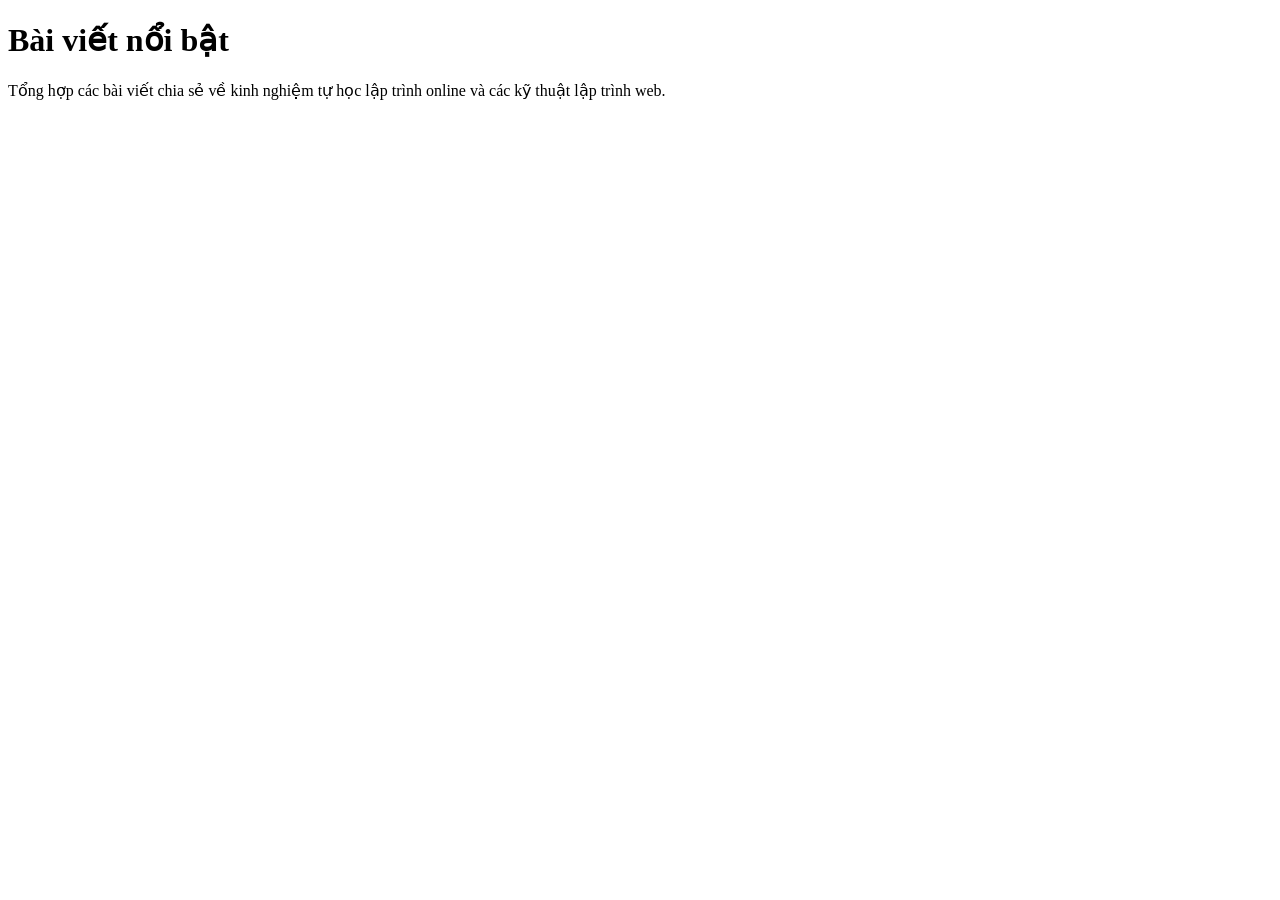
==== Bai1/blog.html @ 34e6defe "Trang navi" ====
<!doctype html>
<html lang="en">
  <head>
    <meta charset="UTF-8" />
    <meta name="viewport" content="width=device-width, initial-scale=1.0" />
    <title>Buổi 4 - Hoàng đẹp trai</title>
    <link rel="icon" type="image/png" href="../favicon.png" />
    <link rel="stylesheet" href="reset.css" />
    <link rel="stylesheet" href="" />
  </head>
  <body>
    <main class="blog-container">
      <header class="blog-header"><h1 class="blog-title">Bài viết nổi bật</h1>
      <p class="blog-desc">Tổng hợp các bài viết chia sẻ về kinh nghiệm tự học lập trình online và các kỹ thuật lập trình web.</p></header>
    </main>
  </body>
</html>
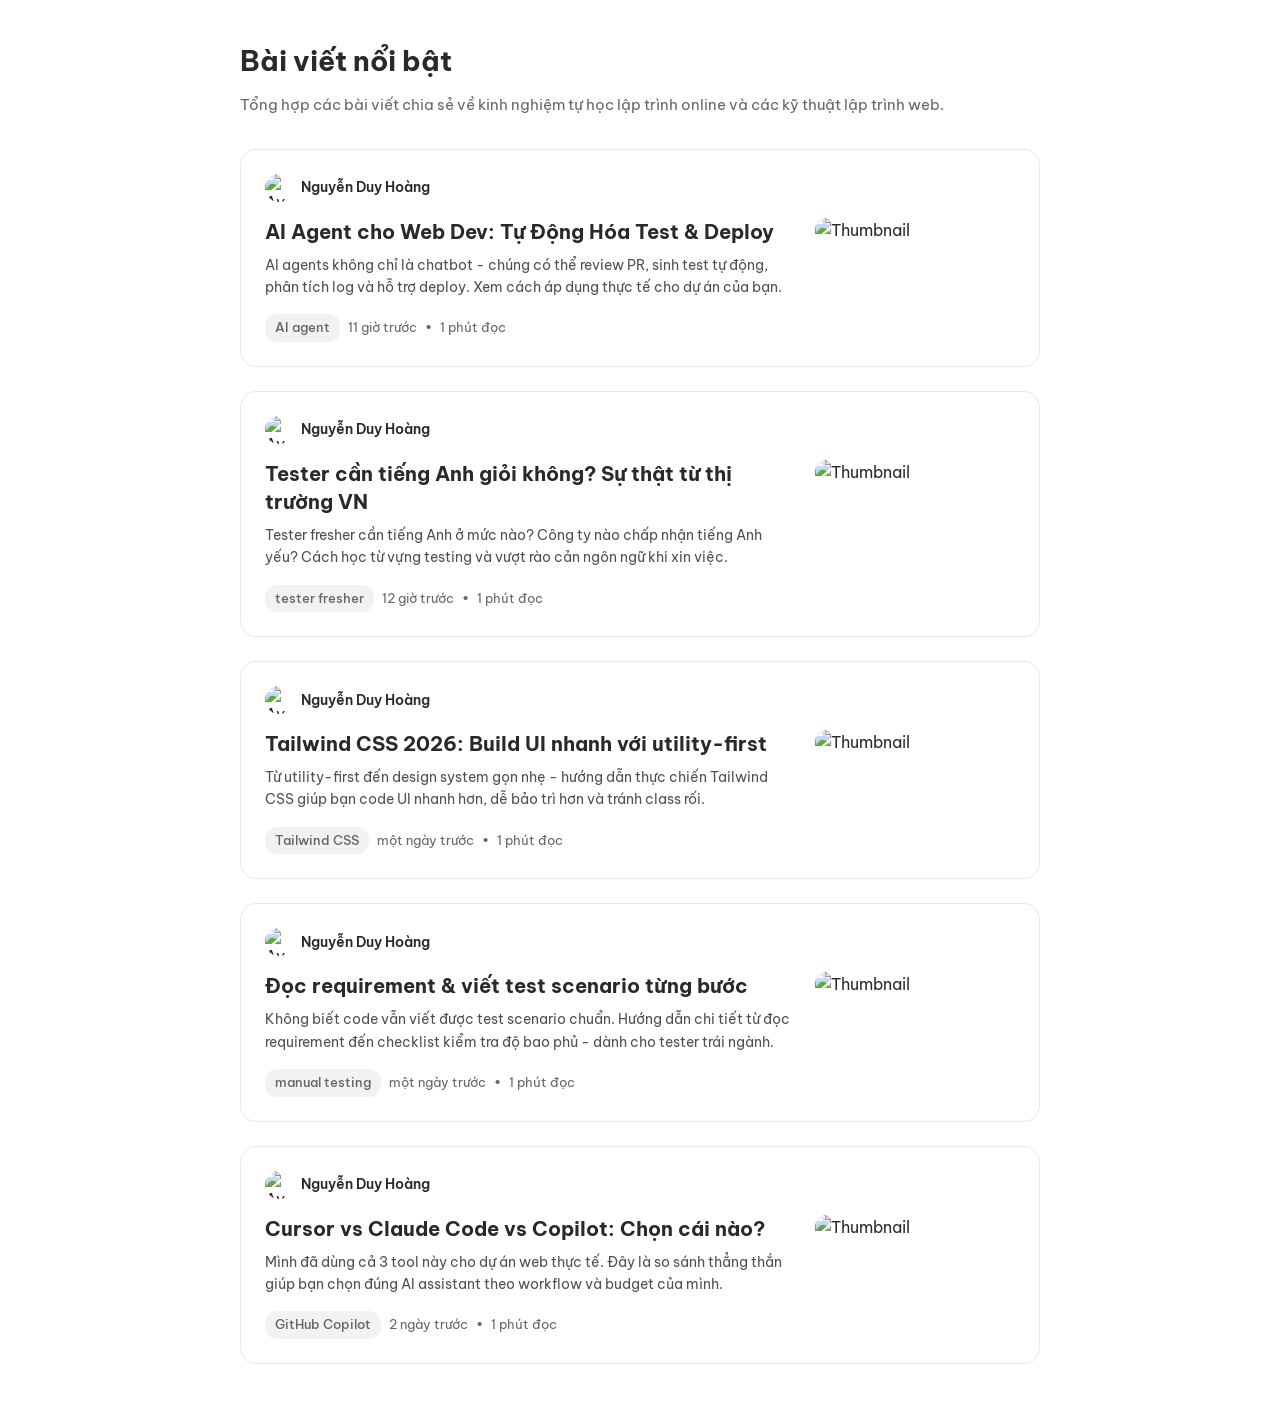
==== commit b38ca2c9: "Để học sau 10/8" ====
--- a/Bai1/blog.html
+++ b/Bai1/blog.html
@@ -1,17 +1,195 @@
 <!doctype html>
-<html lang="en">
+<html lang="vi">
   <head>
     <meta charset="UTF-8" />
     <meta name="viewport" content="width=device-width, initial-scale=1.0" />
-    <title>Buổi 4 - Hoàng đẹp trai</title>
+    <title>Bài viết nổi bật - F8</title>
     <link rel="icon" type="image/png" href="../favicon.png" />
-    <link rel="stylesheet" href="reset.css" />
-    <link rel="stylesheet" href="" />
+    <link rel="stylesheet" href="../reset.css" />
+    <link rel="stylesheet" href="./blog.css" />
+    <link rel="preconnect" href="https://fonts.googleapis.com" />
+    <link rel="preconnect" href="https://fonts.gstatic.com" crossorigin />
+    <link
+      href="https://fonts.googleapis.com/css2?family=Be+Vietnam+Pro:ital,wght@0,400;0,500;0,600;0,700;1,400&display=swap"
+      rel="stylesheet"
+    />
+    <script src="https://kit.fontawesome.com/856c95e1e2.js" crossorigin="anonymous"></script>
   </head>
   <body>
     <main class="blog-container">
-      <header class="blog-header"><h1 class="blog-title">Bài viết nổi bật</h1>
-      <p class="blog-desc">Tổng hợp các bài viết chia sẻ về kinh nghiệm tự học lập trình online và các kỹ thuật lập trình web.</p></header>
+      <header class="blog-header">
+        <h1 class="blog-title">Bài viết nổi bật</h1>
+        <p class="blog-desc">
+          Tổng hợp các bài viết chia sẻ về kinh nghiệm tự học lập trình online và các kỹ thuật lập trình web.
+        </p>
+      </header>
+
+      <div class="post-list">
+        <!-- Card 1 -->
+        <article class="post-card">
+          <div class="post-header">
+            <div class="author-info">
+              <img src="https://files.f8.edu.vn/f8-prod/avatars/6a22258cb0225.jpg" alt="Avatar" class="author-avatar" />
+              <a href="../Bai2/@hoangtayto194.html" class="author-name">Nguyễn Duy Hoàng</a>
+              <i class="fa-solid fa-circle-check verify-icon"></i>
+            </div>
+            <div class="post-actions">
+              <i class="fa-regular fa-bookmark"></i>
+              <i class="fa-solid fa-ellipsis"></i>
+            </div>
+          </div>
+          <div class="post-body">
+            <div class="post-content">
+              <h2 class="post-title">AI Agent cho Web Dev: Tự Động Hóa Test & Deploy</h2>
+              <p class="post-excerpt">
+                AI agents không chỉ là chatbot - chúng có thể review PR, sinh test tự động, phân tích log và hỗ trợ
+                deploy. Xem cách áp dụng thực tế cho dự án của bạn.
+              </p>
+              <div class="post-meta">
+                <span class="tag">AI agent</span>
+                <span class="time">11 giờ trước</span>
+                <span class="dot">•</span>
+                <span class="read">1 phút đọc</span>
+              </div>
+            </div>
+            <div class="post-thumb">
+              <img src="https://files.f8.edu.vn/f8-prod/blog_posts/10714/66a218f2f2e51.png" alt="Thumbnail" />
+            </div>
+          </div>
+        </article>
+
+        <!-- Card 2 -->
+        <article class="post-card">
+          <div class="post-header">
+            <div class="author-info">
+              <img src="https://files.f8.edu.vn/f8-prod/avatars/6a22258cb0225.jpg" alt="Avatar" class="author-avatar" />
+              <a href="../Bai2/@hoangtayto194.html" class="author-name">Nguyễn Duy Hoàng</a>
+              <i class="fa-solid fa-circle-check verify-icon"></i>
+            </div>
+            <div class="post-actions">
+              <i class="fa-regular fa-bookmark"></i>
+              <i class="fa-solid fa-ellipsis"></i>
+            </div>
+          </div>
+          <div class="post-body">
+            <div class="post-content">
+              <h2 class="post-title">Tester cần tiếng Anh giỏi không? Sự thật từ thị trường VN</h2>
+              <p class="post-excerpt">
+                Tester fresher cần tiếng Anh ở mức nào? Công ty nào chấp nhận tiếng Anh yếu? Cách học từ vựng testing và
+                vượt rào cản ngôn ngữ khi xin việc.
+              </p>
+              <div class="post-meta">
+                <span class="tag">tester fresher</span>
+                <span class="time">12 giờ trước</span>
+                <span class="dot">•</span>
+                <span class="read">1 phút đọc</span>
+              </div>
+            </div>
+            <div class="post-thumb">
+              <img src="https://files.f8.edu.vn/f8-prod/blog_posts/10712/66a217698e8d8.png" alt="Thumbnail" />
+            </div>
+          </div>
+        </article>
+
+        <!-- Card 3 -->
+        <article class="post-card">
+          <div class="post-header">
+            <div class="author-info">
+              <img src="https://files.f8.edu.vn/f8-prod/avatars/6a22258cb0225.jpg" alt="Avatar" class="author-avatar" />
+              <a href="../Bai2/@hoangtayto194.html" class="author-name">Nguyễn Duy Hoàng</a>
+              <i class="fa-solid fa-circle-check verify-icon"></i>
+            </div>
+            <div class="post-actions">
+              <i class="fa-regular fa-bookmark"></i>
+              <i class="fa-solid fa-ellipsis"></i>
+            </div>
+          </div>
+          <div class="post-body">
+            <div class="post-content">
+              <h2 class="post-title">Tailwind CSS 2026: Build UI nhanh với utility-first</h2>
+              <p class="post-excerpt">
+                Từ utility-first đến design system gọn nhẹ - hướng dẫn thực chiến Tailwind CSS giúp bạn code UI nhanh
+                hơn, dễ bảo trì hơn và tránh class rối.
+              </p>
+              <div class="post-meta">
+                <span class="tag">Tailwind CSS</span>
+                <span class="time">một ngày trước</span>
+                <span class="dot">•</span>
+                <span class="read">1 phút đọc</span>
+              </div>
+            </div>
+            <div class="post-thumb">
+              <img src="https://files.f8.edu.vn/f8-prod/blog_posts/10708/66a06f3630f5d.png" alt="Thumbnail" />
+            </div>
+          </div>
+        </article>
+
+        <!-- Card 4 -->
+        <article class="post-card">
+          <div class="post-header">
+            <div class="author-info">
+              <img src="https://files.f8.edu.vn/f8-prod/avatars/6a22258cb0225.jpg" alt="Avatar" class="author-avatar" />
+              <a href="../Bai2/@hoangtayto194.html" class="author-name">Nguyễn Duy Hoàng</a>
+              <i class="fa-solid fa-circle-check verify-icon"></i>
+            </div>
+            <div class="post-actions">
+              <i class="fa-regular fa-bookmark"></i>
+              <i class="fa-solid fa-ellipsis"></i>
+            </div>
+          </div>
+          <div class="post-body">
+            <div class="post-content">
+              <h2 class="post-title">Đọc requirement & viết test scenario từng bước</h2>
+              <p class="post-excerpt">
+                Không biết code vẫn viết được test scenario chuẩn. Hướng dẫn chi tiết từ đọc requirement đến checklist
+                kiểm tra độ bao phủ - dành cho tester trái ngành.
+              </p>
+              <div class="post-meta">
+                <span class="tag">manual testing</span>
+                <span class="time">một ngày trước</span>
+                <span class="dot">•</span>
+                <span class="read">1 phút đọc</span>
+              </div>
+            </div>
+            <div class="post-thumb">
+              <img src="https://files.f8.edu.vn/f8-prod/blog_posts/10706/66a06cf843eb8.png" alt="Thumbnail" />
+            </div>
+          </div>
+        </article>
+
+        <!-- Card 5 -->
+        <article class="post-card">
+          <div class="post-header">
+            <div class="author-info">
+              <img src="https://files.f8.edu.vn/f8-prod/avatars/6a22258cb0225.jpg" alt="Avatar" class="author-avatar" />
+              <a href="../Bai2/@hoangtayto194.html" class="author-name">Nguyễn Duy Hoàng</a>
+              <i class="fa-solid fa-circle-check verify-icon"></i>
+            </div>
+            <div class="post-actions">
+              <i class="fa-regular fa-bookmark"></i>
+              <i class="fa-solid fa-ellipsis"></i>
+            </div>
+          </div>
+          <div class="post-body">
+            <div class="post-content">
+              <h2 class="post-title">Cursor vs Claude Code vs Copilot: Chọn cái nào?</h2>
+              <p class="post-excerpt">
+                Mình đã dùng cả 3 tool này cho dự án web thực tế. Đây là so sánh thẳng thắn giúp bạn chọn đúng AI
+                assistant theo workflow và budget của mình.
+              </p>
+              <div class="post-meta">
+                <span class="tag">GitHub Copilot</span>
+                <span class="time">2 ngày trước</span>
+                <span class="dot">•</span>
+                <span class="read">1 phút đọc</span>
+              </div>
+            </div>
+            <div class="post-thumb">
+              <img src="https://files.f8.edu.vn/f8-prod/blog_posts/10702/669f3d517c49b.png" alt="Thumbnail" />
+            </div>
+          </div>
+        </article>
+      </div>
     </main>
   </body>
 </html>
--- a/Bai1/blog.css
+++ b/Bai1/blog.css
@@ -0,0 +1,115 @@
+.blog-container {
+  max-width: 840px;
+  margin: 4rem auto;
+  padding: 0 2rem;
+}
+
+.blog-title {
+  font-size: 2.8rem;
+  font-weight: 700;
+  margin-bottom: 1.2rem;
+}
+
+.blog-desc {
+  font-size: 1.5rem;
+  color: #666;
+  margin-bottom: 3.2rem;
+}
+
+.post-list {
+  display: flex;
+  flex-direction: column;
+  gap: 2.4rem;
+}
+
+.post-card {
+  border: 1.5px solid #e8e8e8;
+  border-radius: 1.6rem;
+  padding: 2.4rem;
+  background-color: #fff;
+}
+
+.post-header {
+  display: flex;
+  justify-content: space-between;
+  align-items: center;
+  margin-bottom: 1.6rem;
+}
+
+.author-info {
+  display: flex;
+  align-items: center;
+  gap: 0.8rem;
+}
+
+.author-avatar {
+  width: 2.8rem;
+  height: 2.8rem;
+  border-radius: 50%;
+  object-fit: cover;
+}
+
+.author-name {
+  font-size: 1.4rem;
+  font-weight: 600;
+  color: #292929;
+}
+
+.verify-icon {
+  color: #1b74e4;
+  font-size: 1.2rem;
+}
+
+.post-actions {
+  display: flex;
+  gap: 1.6rem;
+  color: #666;
+  font-size: 1.6rem;
+  cursor: pointer;
+}
+
+.post-body {
+  display: flex;
+  justify-content: space-between;
+  gap: 2.4rem;
+}
+
+.post-content {
+  flex: 1;
+}
+
+.post-title {
+  font-size: 2rem;
+  font-weight: 700;
+  line-height: 1.4;
+  margin-bottom: 0.8rem;
+}
+
+.post-excerpt {
+  font-size: 1.4rem;
+  color: #505050;
+  line-height: 1.6;
+  margin-bottom: 1.6rem;
+}
+
+.post-meta {
+  display: flex;
+  align-items: center;
+  gap: 0.8rem;
+  font-size: 1.3rem;
+  color: #666;
+}
+
+.tag {
+  background-color: #f2f2f2;
+  padding: 0.4rem 1rem;
+  border-radius: 1.2rem;
+  font-weight: 500;
+}
+
+.post-thumb img {
+  width: 20rem;
+  height: 11.2rem;
+  border-radius: 1.2rem;
+  object-fit: cover;
+}
